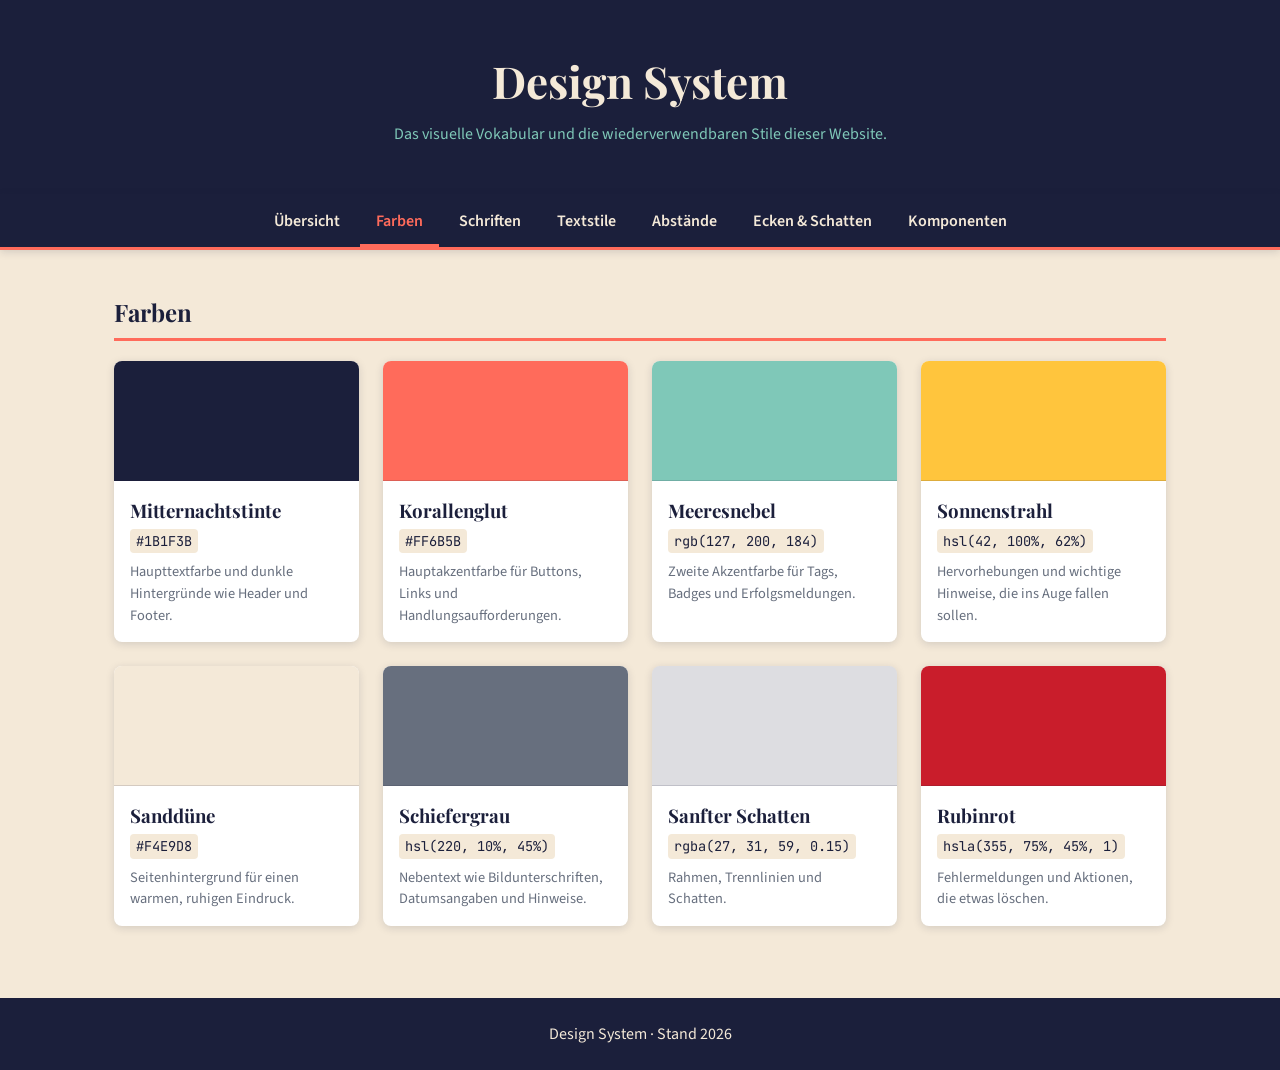
==== farben.html @ 969b1268 "Codecademy-Projekt: Design System / Style Guide Farben, Schriften, Textstile, Abstände, Ecken & Scha" ====
<!doctype html>
<html lang="de">
  <head>
    <meta charset="UTF-8" />
    <meta name="viewport" content="width=device-width, initial-scale=1.0" />
    <title>Farben · Design System</title>
    <link rel="preconnect" href="https://fonts.googleapis.com" />
    <link rel="preconnect" href="https://fonts.gstatic.com" crossorigin />
    <link
      rel="stylesheet"
      href="https://fonts.googleapis.com/css2?family=JetBrains+Mono:wght@400;700&family=Playfair+Display:ital,wght@0,400;0,700;1,400&family=Source+Sans+3:ital,wght@0,300;0,400;0,600;0,700;1,400&display=swap"
    />
    <link rel="stylesheet" href="styles.css" />
  </head>
  <body>
    <header class="page-header">
      <h1><a href="index.html">Design System</a></h1>
      <p>
        Das visuelle Vokabular und die wiederverwendbaren Stile dieser Website.
      </p>
    </header>

    <nav class="site-nav">
      <a href="index.html">Übersicht</a>
      <a href="farben.html" aria-current="page">Farben</a>
      <a href="schriften.html">Schriften</a>
      <a href="textstile.html">Textstile</a>
      <a href="abstaende.html">Abstände</a>
      <a href="formen.html">Ecken &amp; Schatten</a>
      <a href="komponenten.html">Komponenten</a>
    </nav>

    <main>
      <section id="farben" class="section">
        <h2>Farben</h2>

        <div class="color-grid">
          <div class="color-card">
            <div class="color-swatch mitternachtstinte"></div>
            <div class="color-info">
              <h3>Mitternachtstinte</h3>
              <code>#1B1F3B</code>
              <p>
                Haupttextfarbe und dunkle Hintergründe wie Header und Footer.
              </p>
            </div>
          </div>

          <div class="color-card">
            <div class="color-swatch korallenglut"></div>
            <div class="color-info">
              <h3>Korallenglut</h3>
              <code>#FF6B5B</code>
              <p>
                Hauptakzentfarbe für Buttons, Links und Handlungsaufforderungen.
              </p>
            </div>
          </div>

          <div class="color-card">
            <div class="color-swatch meeresnebel"></div>
            <div class="color-info">
              <h3>Meeresnebel</h3>
              <code>rgb(127, 200, 184)</code>
              <p>Zweite Akzentfarbe für Tags, Badges und Erfolgsmeldungen.</p>
            </div>
          </div>

          <div class="color-card">
            <div class="color-swatch sonnenstrahl"></div>
            <div class="color-info">
              <h3>Sonnenstrahl</h3>
              <code>hsl(42, 100%, 62%)</code>
              <p>
                Hervorhebungen und wichtige Hinweise, die ins Auge fallen
                sollen.
              </p>
            </div>
          </div>

          <div class="color-card">
            <div class="color-swatch sandduene"></div>
            <div class="color-info">
              <h3>Sanddüne</h3>
              <code>#F4E9D8</code>
              <p>Seitenhintergrund für einen warmen, ruhigen Eindruck.</p>
            </div>
          </div>

          <div class="color-card">
            <div class="color-swatch schiefergrau"></div>
            <div class="color-info">
              <h3>Schiefergrau</h3>
              <code>hsl(220, 10%, 45%)</code>
              <p>
                Nebentext wie Bildunterschriften, Datumsangaben und Hinweise.
              </p>
            </div>
          </div>

          <div class="color-card">
            <div class="color-swatch sanfter-schatten"></div>
            <div class="color-info">
              <h3>Sanfter Schatten</h3>
              <code>rgba(27, 31, 59, 0.15)</code>
              <p>Rahmen, Trennlinien und Schatten.</p>
            </div>
          </div>

          <div class="color-card">
            <div class="color-swatch rubinrot"></div>
            <div class="color-info">
              <h3>Rubinrot</h3>
              <code>hsla(355, 75%, 45%, 1)</code>
              <p>Fehlermeldungen und Aktionen, die etwas löschen.</p>
            </div>
          </div>
        </div>
      </section>
    </main>

    <footer class="page-footer">
      <p>Design System · Stand 2026</p>
    </footer>
  </body>
</html>
---- styles.css ----
/* ===== Farb-Variablen ===== */
:root {
  --mitternachtstinte: #1B1F3B;
  --korallenglut: #FF6B5B;
  --meeresnebel: rgb(127, 200, 184);
  --sonnenstrahl: hsl(42, 100%, 62%);
  --sandduene: #F4E9D8;
  --schiefergrau: hsl(220, 10%, 45%);
  --sanfter-schatten: rgba(27, 31, 59, 0.15);
  --rubinrot: hsla(355, 75%, 45%, 1);
}

/* ===== Schrift-Variablen ===== */
:root {
  --schrift-ueberschrift: 'Playfair Display', Georgia, serif;
  --schrift-text: 'Source Sans 3', Arial, sans-serif;
  --schrift-code: 'JetBrains Mono', 'Courier New', monospace;
}

/* ===== Abstands-, Ecken- und Schatten-Variablen ===== */
:root {
  --abstand-xs: 4px;
  --abstand-s: 8px;
  --abstand-m: 16px;
  --abstand-l: 24px;
  --abstand-xl: 32px;
  --abstand-xxl: 48px;

  --radius-s: 4px;
  --radius-m: 8px;
  --radius-l: 16px;
  --radius-rund: 999px;

  --schatten-s: 0 1px 3px var(--sanfter-schatten);
  --schatten-m: 0 2px 8px var(--sanfter-schatten);
  --schatten-l: 0 8px 24px rgba(27, 31, 59, 0.2);

  --nav-hoehe: 56px;
}

/* ===== Grundlagen ===== */
* {
  box-sizing: border-box;
}

html {
  scroll-behavior: smooth;
}

@media (prefers-reduced-motion: reduce) {
  html {
    scroll-behavior: auto;
  }
}

body {
  margin: 0;
  font-family: var(--schrift-text);
  color: var(--mitternachtstinte);
  background-color: var(--sandduene);
  line-height: 1.5;
}

h1, h2, h3 {
  font-family: var(--schrift-ueberschrift);
}

code {
  font-family: var(--schrift-code);
  font-size: 0.85rem;
}

:focus-visible {
  outline: 3px solid var(--sonnenstrahl);
  outline-offset: 2px;
}

/* ===== Header ===== */
.page-header {
  padding: var(--abstand-xxl) var(--abstand-l);
  text-align: center;
  color: var(--sandduene);
  background-color: var(--mitternachtstinte);
}

.page-header h1 {
  margin: 0 0 var(--abstand-s);
  font-size: 2.75rem;
}

.page-header h1 a {
  color: inherit;
  text-decoration: none;
}

.page-header p {
  margin: 0;
  color: var(--meeresnebel);
}

/* ===== Navigation ===== */
.site-nav {
  position: sticky;
  top: 0;
  z-index: 10;
  display: flex;
  gap: var(--abstand-xs);
  height: var(--nav-hoehe);
  padding: 0 var(--abstand-m);
  overflow-x: auto;
  white-space: nowrap;
  background-color: var(--mitternachtstinte);
  border-bottom: 3px solid var(--korallenglut);
  box-shadow: var(--schatten-m);
}

.site-nav a {
  display: flex;
  align-items: center;
  padding: 0 var(--abstand-m);
  font-weight: 600;
  color: var(--sandduene);
  text-decoration: none;
  transition: color 0.2s;
}

/* Zentriert die Links, ohne sie bei schmalen Bildschirmen links abzuschneiden */
.site-nav a:first-child {
  margin-left: auto;
}

.site-nav a:last-child {
  margin-right: auto;
}

.site-nav a:hover,
.site-nav a[aria-current="page"] {
  color: var(--korallenglut);
}

.site-nav a[aria-current="page"] {
  box-shadow: inset 0 -3px 0 var(--korallenglut);
}

/* ===== Seitenlayout ===== */
main {
  max-width: 1100px;
  margin: 0 auto;
  padding: var(--abstand-l);
}

.section {
  margin-bottom: var(--abstand-xxl);
  scroll-margin-top: calc(var(--nav-hoehe) + var(--abstand-m));
}

.section > h2 {
  padding-bottom: var(--abstand-s);
  border-bottom: 3px solid var(--korallenglut);
}

.section-intro {
  margin: 0 0 var(--abstand-l);
  color: var(--schiefergrau);
}

.subsection-title {
  margin: var(--abstand-l) 0 var(--abstand-m);
  font-size: 1.25rem;
}

/* ===== Footer ===== */
.page-footer {
  padding: var(--abstand-l);
  text-align: center;
  color: var(--sandduene);
  background-color: var(--mitternachtstinte);
}

.page-footer p {
  margin: 0;
}

/* ===== Farben-Sektion ===== */
.color-grid {
  display: grid;
  grid-template-columns: repeat(auto-fill, minmax(220px, 1fr));
  gap: var(--abstand-l);
}

.color-card {
  overflow: hidden;
  border-radius: var(--radius-m);
  background-color: white;
  box-shadow: var(--schatten-m);
  transition: transform 0.2s, box-shadow 0.2s;
}

.color-card:hover {
  transform: translateY(-4px);
  box-shadow: var(--schatten-l);
}

.color-swatch {
  height: 120px;
  border-bottom: 1px solid var(--sanfter-schatten);
}

.color-info {
  padding: var(--abstand-m);
  /* lange deutsche Wörter in schmalen Karten trennen */
  hyphens: auto;
  overflow-wrap: break-word;
}

.color-info h3 {
  margin: 0 0 var(--abstand-xs);
}

.color-info code {
  display: inline-block;
  padding: 2px 6px;
  border-radius: var(--radius-s);
  background-color: var(--sandduene);
}

.color-info p {
  margin: var(--abstand-s) 0 0;
  color: var(--schiefergrau);
  font-size: 0.9rem;
}

.mitternachtstinte { background-color: var(--mitternachtstinte); }
.korallenglut      { background-color: var(--korallenglut); }
.meeresnebel       { background-color: var(--meeresnebel); }
.sonnenstrahl      { background-color: var(--sonnenstrahl); }
.sandduene         { background-color: var(--sandduene); }
.schiefergrau      { background-color: var(--schiefergrau); }
.sanfter-schatten  { background-color: var(--sanfter-schatten); }
.rubinrot          { background-color: var(--rubinrot); }

/* ===== Schriften-Sektion ===== */
.font-card {
  margin-bottom: var(--abstand-l);
  padding: var(--abstand-l);
  border-radius: var(--radius-m);
  background-color: white;
  box-shadow: var(--schatten-m);
}

.font-name {
  margin: 0;
  font-size: 1.75rem;
}

.font-usage {
  margin: var(--abstand-xs) 0 var(--abstand-m);
  color: var(--schiefergrau);
}

.font-style {
  padding: 12px 0;
  border-top: 1px solid var(--sanfter-schatten);
}

.style-label {
  font-family: var(--schrift-code);
  font-size: 0.8rem;
  color: var(--schiefergrau);
}

.font-style p {
  margin: var(--abstand-xs) 0 0;
  font-size: 1rem;
}

.playfair    { font-family: var(--schrift-ueberschrift); }
.source-sans { font-family: var(--schrift-text); }
.mono        { font-family: var(--schrift-code); }

.font-style p.mono          { font-size: 0.95rem; }
.font-style p.sample-large  { font-size: 2rem; line-height: 1.2; }
.font-style p.sample-medium { font-size: 1.5rem; }

.light     { font-weight: 300; }
.semibold  { font-weight: 600; }
.bold      { font-weight: 700; }
.italic    { font-style: italic; }
.underline { text-decoration: underline; }

/* ===== Demo-Karten (Beispiel links, Regeln rechts) ===== */
.demo-card {
  display: grid;
  /* minmax(0, …) verhindert, dass lange Code-Zeilen die Karte verbreitern */
  grid-template-columns: minmax(0, 1fr) minmax(0, 1fr);
  gap: var(--abstand-l);
  align-items: center;
  margin-bottom: var(--abstand-l);
  padding: var(--abstand-l);
  border-radius: var(--radius-m);
  background-color: white;
  box-shadow: var(--schatten-m);
}

.demo-preview {
  min-width: 0;
}

.demo-rules {
  margin: 0;
  padding: var(--abstand-m);
  overflow-x: auto;
  border-radius: 6px;
  background-color: var(--sandduene);
}

/* ===== Textstile ===== */
.ts-hauptueberschrift {
  margin: var(--abstand-s) 0 0;
  font-family: var(--schrift-ueberschrift);
  font-size: 3rem;
  font-weight: 700;
  line-height: 1.1;
  letter-spacing: -0.5px;
  color: var(--mitternachtstinte);
}

.ts-zwischenueberschrift {
  margin: var(--abstand-s) 0 0;
  font-family: var(--schrift-ueberschrift);
  font-size: 2rem;
  font-weight: 700;
  line-height: 1.2;
  color: var(--mitternachtstinte);
}

.ts-unterueberschrift {
  margin: var(--abstand-s) 0 0;
  font-family: var(--schrift-text);
  font-size: 1.25rem;
  font-weight: 600;
  text-transform: uppercase;
  letter-spacing: 1px;
  color: var(--korallenglut);
}

.ts-fliesstext {
  margin: var(--abstand-s) 0 0;
  font-family: var(--schrift-text);
  font-size: 1rem;
  font-weight: 400;
  line-height: 1.6;
  color: var(--mitternachtstinte);
}

.ts-link {
  font-family: var(--schrift-text);
  font-size: 1rem;
  font-weight: 600;
  color: var(--korallenglut);
  text-decoration: underline;
  text-underline-offset: 3px;
}

.ts-zitat {
  margin: var(--abstand-s) 0 0;
  padding-left: var(--abstand-m);
  font-family: var(--schrift-ueberschrift);
  font-size: 1.25rem;
  font-style: italic;
  font-weight: 400;
  border-left: 4px solid var(--sonnenstrahl);
}

.ts-figure {
  margin: var(--abstand-s) 0 0;
}

.ts-bildunterschrift {
  font-family: var(--schrift-text);
  font-size: 0.875rem;
  font-weight: 300;
  color: var(--schiefergrau);
}

/* ===== Abstände-Sektion ===== */
.spacing-list {
  display: block;
}

.spacing-row {
  display: flex;
  align-items: center;
  gap: var(--abstand-m);
  padding: var(--abstand-s) 0;
}

.spacing-row code {
  width: 180px;
  flex-shrink: 0;
}

.spacing-bar {
  height: var(--abstand-m);
  border-radius: 2px;
  background-color: var(--korallenglut);
}

/* ===== Ecken & Schatten-Sektion ===== */
.shape-grid {
  display: grid;
  grid-template-columns: repeat(auto-fill, minmax(200px, 1fr));
  gap: var(--abstand-l);
}

.shape-tile {
  display: flex;
  flex-direction: column;
  justify-content: center;
  gap: var(--abstand-s);
  min-height: 120px;
  padding: var(--abstand-m);
  text-align: center;
  background-color: white;
}

.shape-tile span {
  font-weight: 600;
}

.shape-tile code {
  color: var(--schiefergrau);
  overflow-wrap: anywhere;
}

.radius-s,
.radius-m,
.radius-l,
.radius-rund {
  border: 2px solid var(--mitternachtstinte);
}

.radius-s    { border-radius: var(--radius-s); }
.radius-m    { border-radius: var(--radius-m); }
.radius-l    { border-radius: var(--radius-l); }
.radius-rund { border-radius: var(--radius-rund); }

.schatten-s { border-radius: var(--radius-m); box-shadow: var(--schatten-s); }
.schatten-m { border-radius: var(--radius-m); box-shadow: var(--schatten-m); }
.schatten-l { border-radius: var(--radius-m); box-shadow: var(--schatten-l); }

/* ===== Buttons ===== */
.btn {
  display: inline-block;
  text-decoration: none;
  padding: 12px var(--abstand-l);
  font-family: var(--schrift-text);
  font-size: 1rem;
  font-weight: 600;
  border: 2px solid transparent;
  border-radius: var(--radius-m);
  cursor: pointer;
  transition: background-color 0.2s, color 0.2s, transform 0.2s, box-shadow 0.2s;
}

.btn:hover {
  transform: translateY(-2px);
  box-shadow: var(--schatten-m);
}

.btn:active {
  transform: translateY(0);
}

.btn-primaer {
  color: var(--mitternachtstinte);
  background-color: var(--korallenglut);
}

.btn-sekundaer {
  color: var(--mitternachtstinte);
  background-color: var(--meeresnebel);
}

.btn-umriss {
  color: var(--mitternachtstinte);
  background-color: transparent;
  border-color: var(--mitternachtstinte);
}

.btn-umriss:hover {
  color: var(--sandduene);
  background-color: var(--mitternachtstinte);
}

.btn-gefahr {
  color: white;
  background-color: var(--rubinrot);
}

.btn:disabled {
  opacity: 0.5;
  cursor: not-allowed;
  transform: none;
  box-shadow: none;
}

/* ===== Formularfelder ===== */
.form-field {
  display: flex;
  flex-direction: column;
  gap: var(--abstand-xs);
  margin-top: var(--abstand-s);
}

.form-field + .form-field {
  margin-top: var(--abstand-m);
}

.form-field label {
  font-weight: 600;
}

.input {
  width: 100%;
  padding: 10px 12px;
  font-family: var(--schrift-text);
  font-size: 1rem;
  color: var(--mitternachtstinte);
  background-color: white;
  border: 2px solid var(--sanfter-schatten);
  border-radius: var(--radius-m);
  transition: border-color 0.2s, box-shadow 0.2s;
}

textarea.input {
  resize: vertical;
}

.input:focus-visible {
  outline: none;
  border-color: var(--korallenglut);
  box-shadow: 0 0 0 3px rgba(255, 107, 91, 0.25);
}

.input-fehler {
  border-color: var(--rubinrot);
}

.feld-fehler {
  font-size: 0.875rem;
  color: var(--rubinrot);
}

.checkbox {
  display: flex;
  align-items: center;
  gap: var(--abstand-s);
  margin-top: var(--abstand-s);
  cursor: pointer;
}

.checkbox input {
  width: 18px;
  height: 18px;
  accent-color: var(--korallenglut);
}

/* ===== Hinweisboxen ===== */
.alert-stack {
  display: flex;
  flex-direction: column;
  gap: var(--abstand-m);
}

.alert {
  padding: var(--abstand-m);
  border-left: 4px solid;
  border-radius: var(--radius-m);
}

.alert-erfolg {
  border-color: var(--meeresnebel);
  background-color: rgba(127, 200, 184, 0.2);
}

.alert-warnung {
  border-color: var(--sonnenstrahl);
  background-color: hsla(42, 100%, 62%, 0.2);
}

.alert-fehler {
  border-color: var(--rubinrot);
  background-color: hsla(355, 75%, 45%, 0.1);
}

/* ===== Badges ===== */
.badge-row {
  display: flex;
  flex-wrap: wrap;
  gap: var(--abstand-s);
}

.badge {
  display: inline-block;
  padding: 2px 10px;
  font-size: 0.75rem;
  font-weight: 700;
  text-transform: uppercase;
  letter-spacing: 0.5px;
  border-radius: var(--radius-rund);
}

.badge-neu     { color: var(--mitternachtstinte); background-color: var(--korallenglut); }
.badge-erfolg  { color: var(--mitternachtstinte); background-color: var(--meeresnebel); }
.badge-hinweis { color: var(--mitternachtstinte); background-color: var(--sonnenstrahl); }
.badge-neutral { color: var(--schiefergrau); background-color: var(--sandduene); }

/* ===== Karte ===== */
.karte {
  max-width: 320px;
  overflow: hidden;
  border-radius: var(--radius-l);
  background-color: white;
  box-shadow: var(--schatten-m);
}

.karte-bild {
  height: 140px;
  background: linear-gradient(135deg, var(--korallenglut), var(--sonnenstrahl));
}

.karte-inhalt {
  padding: var(--abstand-l);
}

.karte-titel {
  margin: var(--abstand-s) 0;
  font-family: var(--schrift-ueberschrift);
  font-size: 1.25rem;
}

.karte-inhalt p {
  margin: 0 0 var(--abstand-m);
  color: var(--schiefergrau);
}

/* ===== Übersichtsseite ===== */
.overview-grid {
  display: grid;
  grid-template-columns: repeat(auto-fill, minmax(280px, 1fr));
  gap: var(--abstand-l);
}

.overview-card {
  display: block;
  overflow: hidden;
  color: inherit;
  text-decoration: none;
  border-radius: var(--radius-m);
  background-color: white;
  box-shadow: var(--schatten-m);
  transition: transform 0.2s, box-shadow 0.2s;
}

.overview-card:hover {
  transform: translateY(-4px);
  box-shadow: var(--schatten-l);
}

.overview-card h3 {
  margin: var(--abstand-m) var(--abstand-l) var(--abstand-xs);
}

.overview-card p {
  margin: 0 var(--abstand-l) var(--abstand-l);
  color: var(--schiefergrau);
}

.overview-preview {
  display: flex;
  align-items: center;
  justify-content: center;
  gap: var(--abstand-s);
  height: 120px;
  background-color: var(--sandduene);
}

.preview-bars {
  flex-direction: column;
  align-items: flex-start;
  padding-left: 40%;
}

.dot {
  width: 32px;
  height: 32px;
  border-radius: var(--radius-rund);
}

.preview-glyph {
  font-size: 3rem;
  line-height: 1;
}

.preview-shape {
  width: 64px;
  height: 64px;
  border-radius: var(--radius-l);
  background-color: white;
  box-shadow: var(--schatten-l);
}

/* ===== Breakpoints ===== */
.breakpoint-list {
  display: grid;
  grid-template-columns: repeat(auto-fill, minmax(240px, 1fr));
  gap: var(--abstand-l);
}

.breakpoint-card {
  padding: var(--abstand-l);
  border-radius: var(--radius-m);
  background-color: white;
  box-shadow: var(--schatten-m);
}

.breakpoint-name {
  display: block;
  margin-bottom: var(--abstand-xs);
  font-family: var(--schrift-ueberschrift);
  font-size: 1.25rem;
  font-weight: 700;
}

.breakpoint-card p {
  margin: var(--abstand-s) 0 0;
  color: var(--schiefergrau);
}

/* ===== Responsive: Tablet & Handy (bis 700px) ===== */
@media (max-width: 700px) {
  .page-header {
    padding: var(--abstand-xl) var(--abstand-m);
  }

  .page-header h1 {
    font-size: 2.25rem;
  }

  .demo-card {
    grid-template-columns: minmax(0, 1fr);
  }

  .ts-hauptueberschrift {
    font-size: 2.25rem;
  }

  .ts-zwischenueberschrift {
    font-size: 1.75rem;
  }

  .font-style p.sample-large {
    font-size: 1.5rem;
  }

  .font-style p.sample-medium {
    font-size: 1.25rem;
  }
}

/* ===== Responsive: Handy (bis 480px) ===== */
@media (max-width: 480px) {
  main {
    padding: var(--abstand-m);
  }

  .page-header h1 {
    font-size: 1.875rem;
  }

  .site-nav {
    padding: 0 var(--abstand-s);
  }

  .site-nav a {
    padding: 0 var(--abstand-s);
    font-size: 0.95rem;
  }

  .section {
    margin-bottom: var(--abstand-xl);
  }

  .color-grid,
  .shape-grid {
    grid-template-columns: repeat(auto-fill, minmax(140px, 1fr));
    gap: var(--abstand-m);
  }

  .color-swatch {
    height: 80px;
  }

  .overview-grid,
  .breakpoint-list {
    grid-template-columns: 1fr;
    gap: var(--abstand-m);
  }

  .font-card,
  .demo-card {
    padding: var(--abstand-m);
  }

  .spacing-row code {
    width: 140px;
    font-size: 0.75rem;
  }

  .karte {
    max-width: none;
  }
}
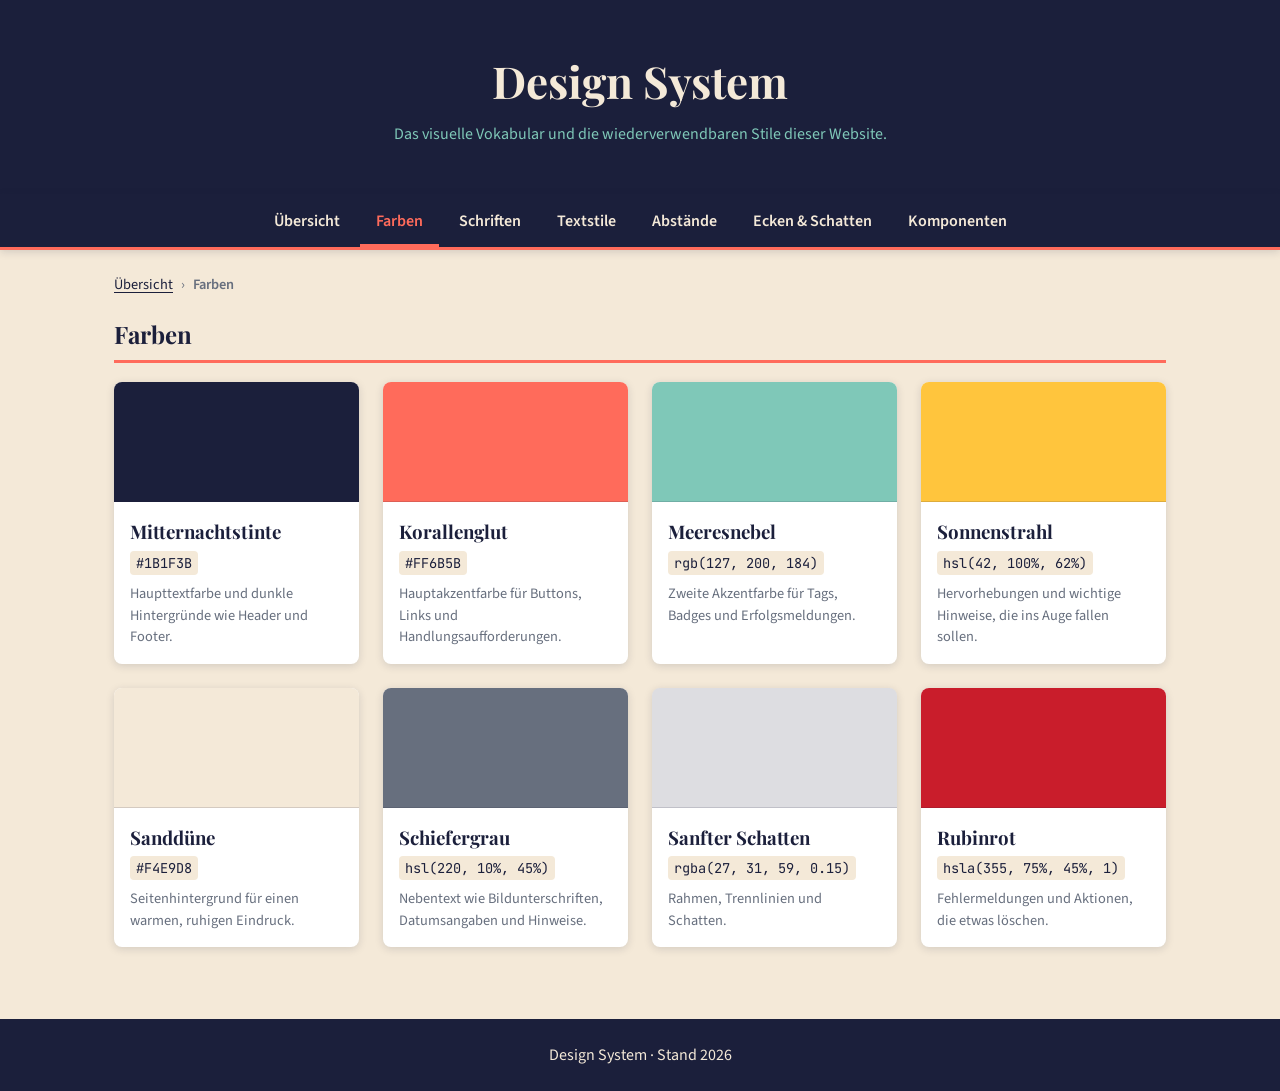
==== commit 6f3d6fe1: "Breadcrumb hinzugefügt" ====
--- a/farben.html
+++ b/farben.html
@@ -31,6 +31,13 @@
     </nav>
 
     <main>
+      <nav class="breadcrumb" aria-label="Breadcrumb">
+        <ol>
+          <li><a href="index.html">Übersicht</a></li>
+          <li><span aria-current="page">Farben</span></li>
+        </ol>
+      </nav>
+
       <section id="farben" class="section">
         <h2>Farben</h2>
 
--- a/styles.css
+++ b/styles.css
@@ -140,6 +140,46 @@
 
 .site-nav a[aria-current="page"] {
   box-shadow: inset 0 -3px 0 var(--korallenglut);
+}
+
+/* ===== Breadcrumb ===== */
+.breadcrumb {
+  margin-bottom: var(--abstand-m);
+  font-size: 0.9rem;
+}
+
+.breadcrumb ol {
+  display: flex;
+  flex-wrap: wrap;
+  gap: var(--abstand-s);
+  margin: 0;
+  padding: 0;
+  list-style: none;
+}
+
+.breadcrumb li + li::before {
+  content: "›";
+  margin-right: var(--abstand-s);
+  color: var(--schiefergrau);
+}
+
+.breadcrumb a {
+  color: var(--mitternachtstinte);
+  text-decoration: underline;
+  text-underline-offset: 3px;
+}
+
+.breadcrumb a:hover {
+  color: var(--korallenglut);
+}
+
+.breadcrumb [aria-current="page"] {
+  font-weight: 600;
+  color: var(--schiefergrau);
+}
+
+.breadcrumb-demo {
+  margin: var(--abstand-s) 0 0;
 }
 
 /* ===== Seitenlayout ===== */
